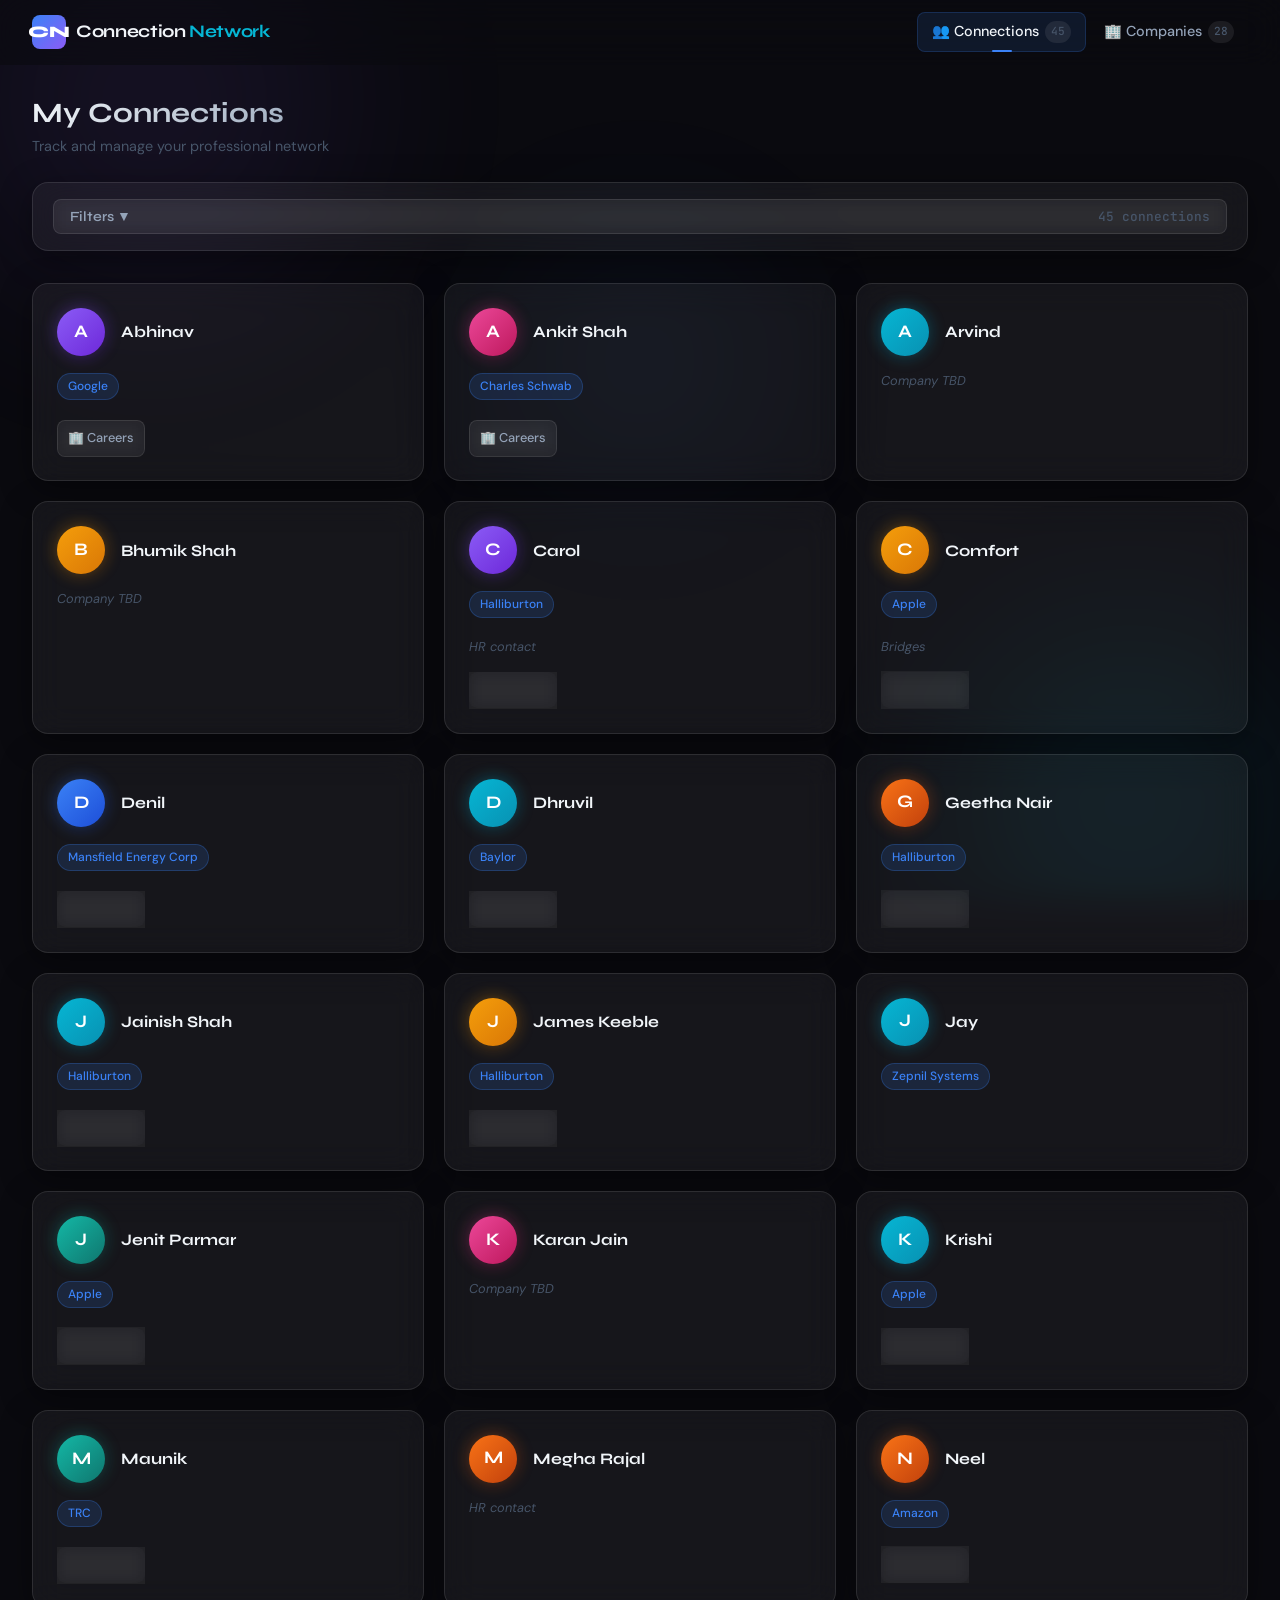
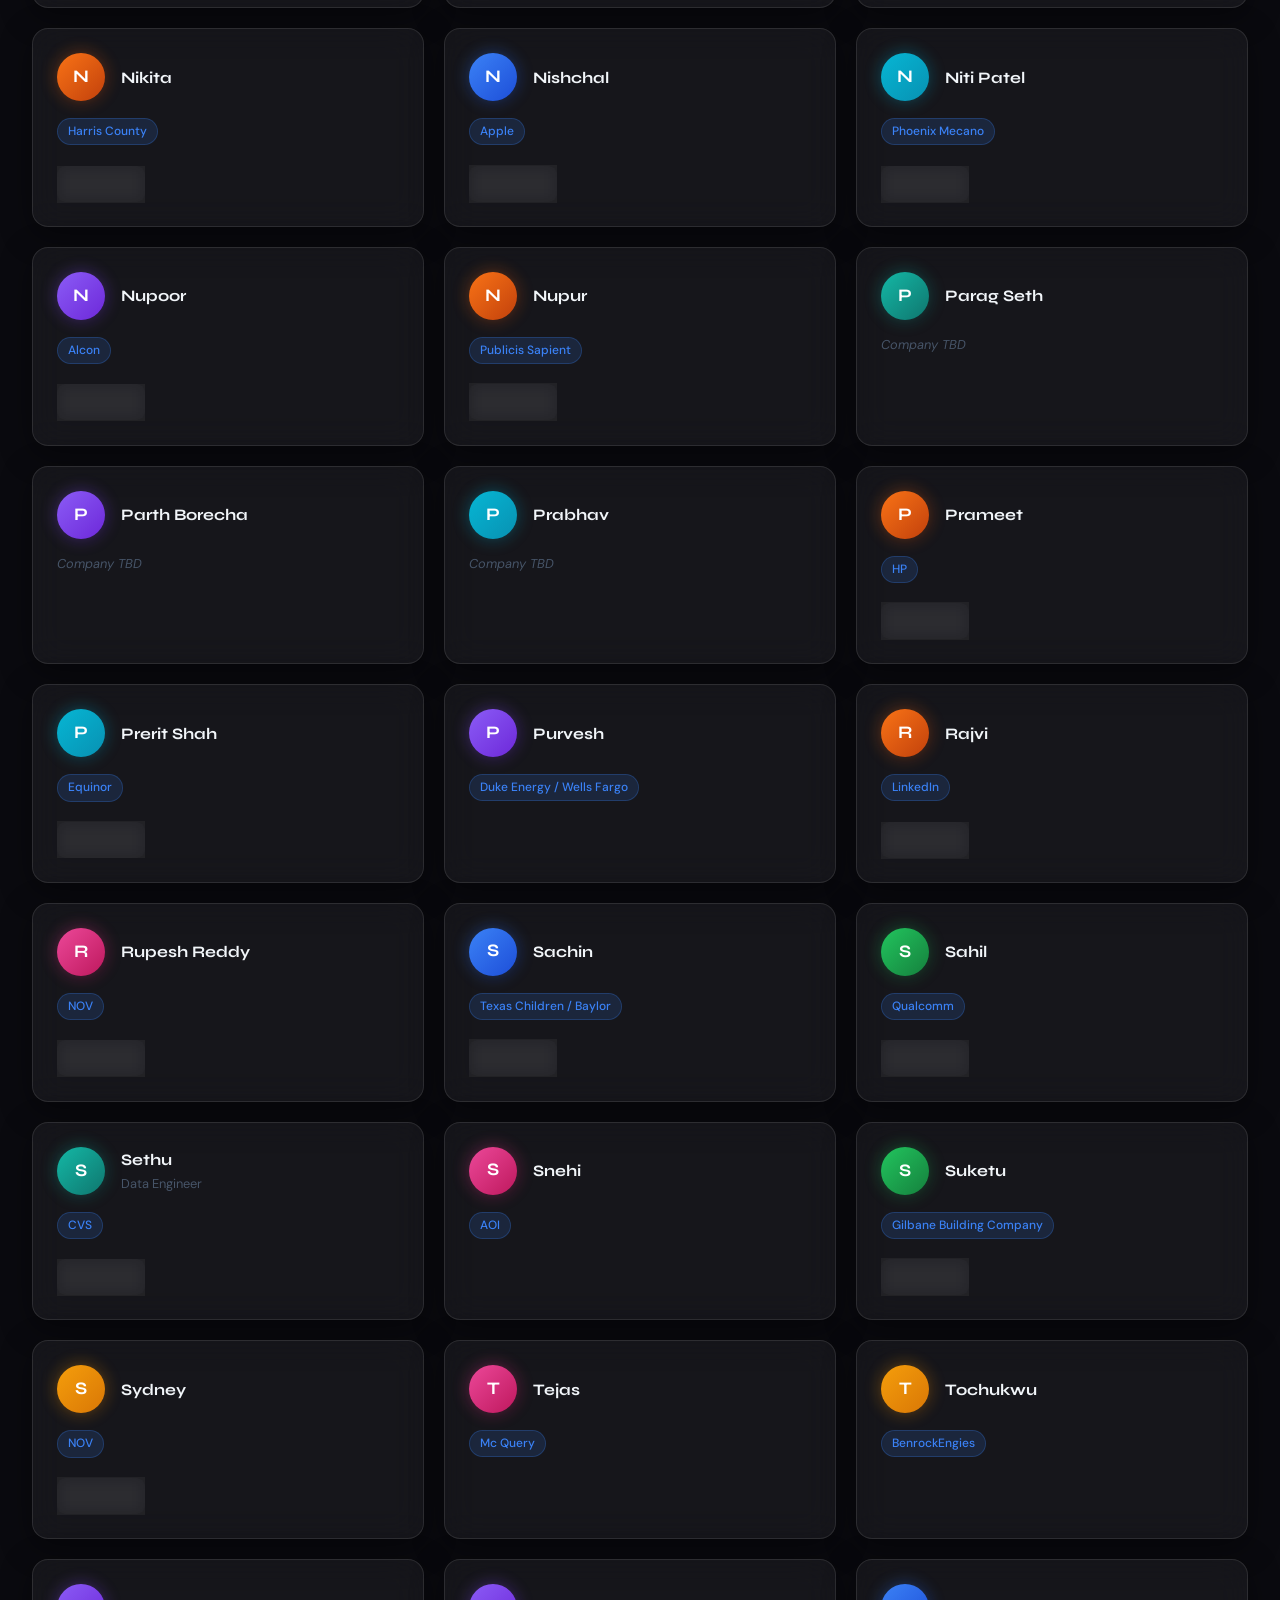
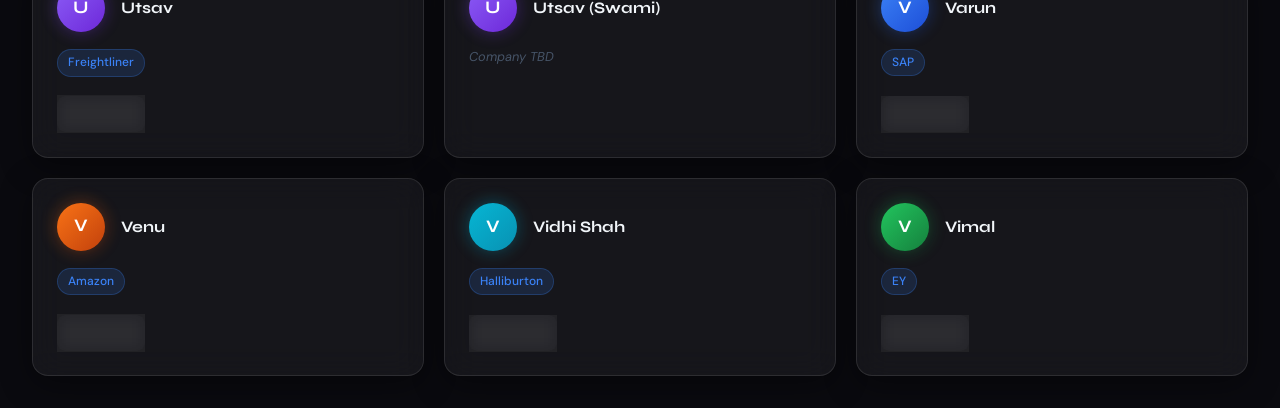
==== index.html @ cb81ae47 "Make filters collapsible and add clipboard copy" ====
<!DOCTYPE html>
<html lang="en">
<head>
  <meta charset="UTF-8" />
  <meta name="viewport" content="width=device-width, initial-scale=1.0" />
  <title>Connection Network</title>
  <link rel="stylesheet" href="css/base.css" />
  <link rel="stylesheet" href="css/glass.css" />
  <link rel="stylesheet" href="css/navbar.css" />
  <link rel="stylesheet" href="css/connections.css" />
</head>
<body>
  <div class="bg-mesh"></div>
  <div class="bg-blob-mid"></div>

  <div class="page-wrapper">
    <!-- Navbar -->
    <nav class="navbar" id="navbar">
      <div class="nav-inner">
        <a class="nav-brand" href="index.html">
          <div class="nav-logo">CN</div>
          <span class="nav-title">Connection <span>Network</span></span>
        </a>
        <div class="nav-links">
          <a href="index.html" class="nav-link active" aria-label="Connections">
            👥 Connections
            <span class="nav-count" id="nav-count-connections">—</span>
          </a>
          <a href="companies.html" class="nav-link" aria-label="Companies">
            🏢 Companies
            <span class="nav-count" id="nav-count-companies">—</span>
          </a>
        </div>
      </div>
    </nav>

    <!-- Main -->
    <main class="section">
      <!-- Header -->
      <div class="section-header">
        <div>
          <h1>My Connections</h1>
          <p class="sub">Track and manage your professional network</p>
        </div>
      </div>




      <!-- Filter bar -->
      <div class="filter-bar glass" style="display:flex; flex-direction:column; gap:1rem;">
        <button class="btn btn-ghost" style="width:100%; display:flex; justify-content:space-between; align-items:center;" onclick="document.getElementById('filter-content').classList.toggle('hidden')">
          <span style="font-weight:600; font-family:'Syne',sans-serif;">Filters ▼</span>
          <span class="filter-stats" id="filter-stats"></span>
        </button>
        <div id="filter-content" class="filter-content hidden" style="display:flex; flex-direction:column; gap:0.75rem; width:100%;">
          <div class="search-wrap">
            <span class="search-icon">🔍</span>
            <input
              type="search"
              id="search-input"
              class="form-input search-input"
              placeholder="Search by name, company, title…"
              aria-label="Search connections"
            />
          </div>
          <select id="filter-company" class="form-input" aria-label="Filter by company">
            <option value="">All Companies</option>
          </select>
          <select id="sort-select" class="form-input" aria-label="Sort connections">
            <option value="name-az">Name A → Z</option>
            <option value="name-za">Name Z → A</option>
            <option value="company">Company A → Z</option>
            <option value="date-new">Date Added (Newest)</option>
            <option value="date-old">Date Added (Oldest)</option>
          </select>
        </div>
      </div>

      <!-- Cards grid -->
      <div class="connections-grid" id="connections-grid"></div>
    </main>
  </div>

  <div class="toast-container" id="toast-container"></div>

  <script type="module" src="js/nav.js"></script>
  <script type="module" src="js/connections.js"></script>
</body>
</html>
---- css/base.css ----
@import url('https://fonts.googleapis.com/css2?family=Syne:wght@400;500;600;700;800&family=DM+Sans:wght@300;400;500;600&family=JetBrains+Mono:wght@400;500&display=swap');

:root {
  --bg-primary: #0a0a0f;
  --bg-secondary: #12121a;
  --glass-bg: rgba(255, 255, 255, 0.05);
  --glass-border: rgba(255, 255, 255, 0.1);
  --glass-blur: blur(16px);
  --accent-blue: #3b82f6;
  --accent-cyan: #06b6d4;
  --accent-purple: #8b5cf6;
  --accent-green: #22c55e;
  --text-primary: #f1f5f9;
  --text-secondary: #94a3b8;
  --text-muted: #475569;
  --danger: #ef4444;
  --success: #22c55e;
  --warning: #f59e0b;
  --radius-sm: 8px;
  --radius-md: 12px;
  --radius-lg: 16px;
  --radius-xl: 24px;
  --transition: 0.25s cubic-bezier(0.4, 0, 0.2, 1);
}

*, *::before, *::after {
  box-sizing: border-box;
  margin: 0;
  padding: 0;
}

html {
  scroll-behavior: smooth;
}

body {
  font-family: 'DM Sans', sans-serif;
  background-color: var(--bg-primary);
  color: var(--text-primary);
  min-height: 100vh;
  line-height: 1.6;
  overflow-x: hidden;
}

h1, h2, h3, h4, h5, h6 {
  font-family: 'Syne', sans-serif;
  font-weight: 700;
  line-height: 1.2;
}

a {
  color: inherit;
  text-decoration: none;
}

button {
  cursor: pointer;
  font-family: 'DM Sans', sans-serif;
  border: none;
  outline: none;
}

input, select, textarea {
  font-family: 'DM Sans', sans-serif;
  outline: none;
}

ul, ol {
  list-style: none;
}

img {
  max-width: 100%;
  display: block;
}

/* ── Scrollbar ── */
::-webkit-scrollbar {
  width: 6px;
  height: 6px;
}
::-webkit-scrollbar-track {
  background: var(--bg-secondary);
}
::-webkit-scrollbar-thumb {
  background: rgba(255,255,255,0.15);
  border-radius: 3px;
}
::-webkit-scrollbar-thumb:hover {
  background: rgba(255,255,255,0.25);
}

/* ── Animated background blobs ── */
.bg-mesh {
  position: fixed;
  inset: 0;
  z-index: 0;
  pointer-events: none;
  overflow: hidden;
}
.bg-mesh::before,
.bg-mesh::after {
  content: '';
  position: absolute;
  border-radius: 50%;
  filter: blur(80px);
  opacity: 0.12;
  animation: blobDrift 20s ease-in-out infinite alternate;
}
.bg-mesh::before {
  width: 600px;
  height: 600px;
  background: radial-gradient(circle, var(--accent-purple), transparent 70%);
  top: -200px;
  left: -150px;
}
.bg-mesh::after {
  width: 500px;
  height: 500px;
  background: radial-gradient(circle, var(--accent-cyan), transparent 70%);
  bottom: -150px;
  right: -100px;
  animation-delay: -10s;
  animation-direction: alternate-reverse;
}

.bg-blob-mid {
  position: fixed;
  width: 400px;
  height: 400px;
  background: radial-gradient(circle, var(--accent-blue), transparent 70%);
  border-radius: 50%;
  filter: blur(80px);
  opacity: 0.08;
  top: 40%;
  left: 50%;
  transform: translate(-50%, -50%);
  pointer-events: none;
  z-index: 0;
  animation: blobDrift 25s ease-in-out infinite alternate;
  animation-delay: -5s;
}

@keyframes blobDrift {
  0%   { transform: translate(0, 0) scale(1); }
  33%  { transform: translate(40px, -30px) scale(1.05); }
  66%  { transform: translate(-20px, 50px) scale(0.95); }
  100% { transform: translate(30px, 20px) scale(1.08); }
}

/* ── Page wrapper ── */
.page-wrapper {
  position: relative;
  z-index: 1;
  min-height: 100vh;
}

/* ── Section spacing ── */
.section {
  padding: 2rem;
  max-width: 1400px;
  margin: 0 auto;
}

/* ── Mono text ── */
.mono {
  font-family: 'JetBrains Mono', monospace;
}

/* ── Utility ── */
.text-muted { color: var(--text-muted); }
.text-secondary { color: var(--text-secondary); }
.text-accent { color: var(--accent-blue); }
.text-success { color: var(--success); }
.text-danger { color: var(--danger); }

.sr-only {
  position: absolute;
  width: 1px;
  height: 1px;
  overflow: hidden;
  clip: rect(0,0,0,0);
  white-space: nowrap;
}

.hidden {
  display: none !important;
}

/* ── Fade-slide-up animation ── */
@keyframes fadeSlideUp {
  from {
    opacity: 0;
    transform: translateY(20px);
  }
  to {
    opacity: 1;
    transform: translateY(0);
  }
}

.animate-in {
  animation: fadeSlideUp 0.5s var(--transition) both;
}
---- css/glass.css ----
/* ── Glassmorphism core ── */
.glass {
  background: var(--glass-bg);
  border: 1px solid var(--glass-border);
  backdrop-filter: var(--glass-blur);
  -webkit-backdrop-filter: var(--glass-blur);
  border-radius: var(--radius-lg);
  box-shadow: 0 8px 32px rgba(0, 0, 0, 0.4);
}

.glass-sm {
  background: var(--glass-bg);
  border: 1px solid var(--glass-border);
  backdrop-filter: blur(8px);
  -webkit-backdrop-filter: blur(8px);
  border-radius: var(--radius-md);
  box-shadow: 0 4px 16px rgba(0, 0, 0, 0.3);
}

.glass-strong {
  background: rgba(255, 255, 255, 0.08);
  border: 1px solid rgba(255, 255, 255, 0.15);
  backdrop-filter: blur(24px);
  -webkit-backdrop-filter: blur(24px);
  border-radius: var(--radius-lg);
  box-shadow: 0 16px 48px rgba(0, 0, 0, 0.5);
}

/* ── Buttons ── */
.btn {
  display: inline-flex;
  align-items: center;
  gap: 6px;
  padding: 8px 16px;
  border-radius: var(--radius-sm);
  font-size: 0.875rem;
  font-weight: 500;
  transition: all var(--transition);
  cursor: pointer;
  border: none;
  white-space: nowrap;
}

.btn-primary {
  background: var(--accent-blue);
  color: #fff;
  box-shadow: 0 0 0 0 rgba(59, 130, 246, 0.4);
}
.btn-primary:hover {
  background: #2563eb;
  box-shadow: 0 0 20px rgba(59, 130, 246, 0.4);
  transform: translateY(-1px);
}

.btn-ghost {
  background: var(--glass-bg);
  border: 1px solid var(--glass-border);
  color: var(--text-secondary);
  backdrop-filter: blur(8px);
  -webkit-backdrop-filter: blur(8px);
}
.btn-ghost:hover {
  background: rgba(255,255,255,0.1);
  color: var(--text-primary);
  transform: translateY(-1px);
}

.btn-danger {
  background: rgba(239, 68, 68, 0.15);
  border: 1px solid rgba(239, 68, 68, 0.3);
  color: var(--danger);
}
.btn-danger:hover {
  background: rgba(239, 68, 68, 0.25);
  box-shadow: 0 0 16px rgba(239, 68, 68, 0.2);
}

.btn-success {
  background: rgba(34, 197, 94, 0.15);
  border: 1px solid rgba(34, 197, 94, 0.3);
  color: var(--success);
}
.btn-success:hover {
  background: rgba(34, 197, 94, 0.25);
}

.btn-icon {
  padding: 7px 10px;
  gap: 4px;
  font-size: 0.8rem;
}

.btn-sm {
  padding: 5px 12px;
  font-size: 0.8rem;
}

/* ── Pill / badge ── */
.pill {
  display: inline-flex;
  align-items: center;
  padding: 3px 10px;
  border-radius: 999px;
  font-size: 0.75rem;
  font-weight: 500;
  background: rgba(59, 130, 246, 0.15);
  border: 1px solid rgba(59, 130, 246, 0.25);
  color: var(--accent-blue);
  white-space: nowrap;
}

.pill-purple {
  background: rgba(139, 92, 246, 0.15);
  border-color: rgba(139, 92, 246, 0.25);
  color: var(--accent-purple);
}

.pill-cyan {
  background: rgba(6, 182, 212, 0.15);
  border-color: rgba(6, 182, 212, 0.25);
  color: var(--accent-cyan);
}

.pill-green {
  background: rgba(34, 197, 94, 0.15);
  border-color: rgba(34, 197, 94, 0.25);
  color: var(--success);
}

.pill-muted {
  background: rgba(255,255,255,0.05);
  border-color: rgba(255,255,255,0.1);
  color: var(--text-muted);
}

/* ── Form inputs ── */
.form-input {
  width: 100%;
  background: rgba(255,255,255,0.05);
  border: 1px solid var(--glass-border);
  border-radius: var(--radius-sm);
  padding: 10px 14px;
  color: var(--text-primary);
  font-size: 0.9rem;
  transition: border-color var(--transition), box-shadow var(--transition);
}
.form-input:focus {
  border-color: var(--accent-blue);
  box-shadow: 0 0 0 3px rgba(59, 130, 246, 0.15);
}
.form-input::placeholder {
  color: var(--text-muted);
}
.form-input option {
  background: #1e1e2e;
}

.form-label {
  display: block;
  font-size: 0.8rem;
  font-weight: 500;
  color: var(--text-secondary);
  margin-bottom: 6px;
  text-transform: uppercase;
  letter-spacing: 0.05em;
}

.form-group {
  display: flex;
  flex-direction: column;
  gap: 4px;
}

/* ── Modal ── */
.modal-overlay {
  position: fixed;
  inset: 0;
  background: rgba(0,0,0,0.7);
  backdrop-filter: blur(4px);
  -webkit-backdrop-filter: blur(4px);
  z-index: 1000;
  display: flex;
  align-items: center;
  justify-content: center;
  padding: 1rem;
  opacity: 0;
  pointer-events: none;
  transition: opacity var(--transition);
}
.modal-overlay.active {
  opacity: 1;
  pointer-events: all;
}

.modal {
  width: 100%;
  max-width: 560px;
  max-height: 90vh;
  overflow-y: auto;
  padding: 2rem;
  transform: scale(0.95) translateY(10px);
  transition: transform var(--transition);
}
.modal-overlay.active .modal {
  transform: scale(1) translateY(0);
}

.modal-header {
  display: flex;
  align-items: center;
  justify-content: space-between;
  margin-bottom: 1.5rem;
}
.modal-header h2 {
  font-size: 1.25rem;
}
.modal-close {
  background: none;
  border: none;
  color: var(--text-muted);
  font-size: 1.5rem;
  cursor: pointer;
  line-height: 1;
  transition: color var(--transition);
}
.modal-close:hover {
  color: var(--text-primary);
}

/* ── Empty state ── */
.empty-state {
  text-align: center;
  padding: 4rem 2rem;
  color: var(--text-muted);
}
.empty-state .empty-icon {
  font-size: 3rem;
  margin-bottom: 1rem;
  opacity: 0.5;
}
.empty-state h3 {
  font-size: 1.1rem;
  color: var(--text-secondary);
  margin-bottom: 0.5rem;
}
.empty-state p {
  font-size: 0.9rem;
}

/* ── Divider ── */
.divider {
  height: 1px;
  background: var(--glass-border);
  margin: 1.5rem 0;
}

/* ── Toast notification ── */
.toast-container {
  position: fixed;
  bottom: 1.5rem;
  right: 1.5rem;
  z-index: 9999;
  display: flex;
  flex-direction: column;
  gap: 0.5rem;
}
.toast {
  background: var(--bg-secondary);
  border: 1px solid var(--glass-border);
  border-radius: var(--radius-md);
  padding: 0.75rem 1.25rem;
  font-size: 0.875rem;
  color: var(--text-primary);
  box-shadow: 0 8px 24px rgba(0,0,0,0.4);
  animation: fadeSlideUp 0.3s ease both;
  display: flex;
  align-items: center;
  gap: 0.5rem;
}
.toast.success { border-color: rgba(34,197,94,0.4); }
.toast.error   { border-color: rgba(239,68,68,0.4); }
---- css/navbar.css ----
.navbar {
  position: sticky;
  top: 0;
  z-index: 100;
  background: rgba(10, 10, 15, 0.6);
  backdrop-filter: blur(20px);
  -webkit-backdrop-filter: blur(20px);
  border-bottom: 1px solid transparent;
  transition: border-color var(--transition), background var(--transition);
  padding: 0 2rem;
}

.navbar.scrolled {
  background: rgba(10, 10, 15, 0.85);
  border-bottom-color: var(--glass-border);
  box-shadow: 0 4px 24px rgba(0,0,0,0.3);
}

.nav-inner {
  max-width: 1400px;
  margin: 0 auto;
  height: 64px;
  display: flex;
  align-items: center;
  justify-content: space-between;
  gap: 1.5rem;
}

/* ── Logo ── */
.nav-brand {
  display: flex;
  align-items: center;
  gap: 10px;
  text-decoration: none;
}

.nav-logo {
  width: 34px;
  height: 34px;
  border-radius: 8px;
  background: linear-gradient(135deg, var(--accent-blue), var(--accent-purple));
  display: flex;
  align-items: center;
  justify-content: center;
  font-family: 'Syne', sans-serif;
  font-weight: 800;
  font-size: 1rem;
  color: #fff;
  flex-shrink: 0;
}

.nav-title {
  font-family: 'Syne', sans-serif;
  font-weight: 700;
  font-size: 1.1rem;
  color: var(--text-primary);
  letter-spacing: -0.02em;
}

.nav-title span {
  color: var(--accent-cyan);
}

/* ── Links ── */
.nav-links {
  display: flex;
  align-items: center;
  gap: 0.25rem;
}

.nav-link {
  display: flex;
  align-items: center;
  gap: 6px;
  padding: 7px 14px;
  border-radius: var(--radius-sm);
  font-size: 0.9rem;
  font-weight: 500;
  color: var(--text-secondary);
  text-decoration: none;
  transition: all var(--transition);
  position: relative;
}

.nav-link:hover {
  color: var(--text-primary);
  background: rgba(255,255,255,0.07);
}

.nav-link.active {
  color: var(--text-primary);
  background: rgba(59, 130, 246, 0.12);
  border: 1px solid rgba(59, 130, 246, 0.2);
}

.nav-link.active::after {
  content: '';
  position: absolute;
  bottom: -1px;
  left: 50%;
  transform: translateX(-50%);
  width: 20px;
  height: 2px;
  background: var(--accent-blue);
  border-radius: 2px;
}

.nav-link svg, .nav-link .icon {
  width: 16px;
  height: 16px;
  opacity: 0.8;
}

/* ── Stats badge ── */
.nav-count {
  font-family: 'JetBrains Mono', monospace;
  font-size: 0.7rem;
  padding: 2px 6px;
  border-radius: 999px;
  background: rgba(255,255,255,0.08);
  color: var(--text-muted);
  min-width: 20px;
  text-align: center;
}

/* ── Mobile ── */
@media (max-width: 640px) {
  .navbar {
    padding: 0 1rem;
  }
  .nav-title {
    display: none;
  }
  .nav-link {
    padding: 7px 10px;
    font-size: 0.85rem;
  }
}
---- css/connections.css ----
/* ── Filter bar ── */
.filter-bar {
  display: flex;
  gap: 0.75rem;
  flex-wrap: wrap;
  align-items: center;
  margin-bottom: 2rem;
  padding: 1rem 1.25rem;
}

.filter-bar .search-wrap {
  position: relative;
  flex: 1;
  min-width: 200px;
}
.filter-bar .search-wrap .search-icon {
  position: absolute;
  left: 12px;
  top: 50%;
  transform: translateY(-50%);
  color: var(--text-muted);
  pointer-events: none;
  font-size: 0.9rem;
}
.filter-bar .search-input {
  padding-left: 36px;
}

.filter-bar select,
.filter-bar input {
  min-width: 160px;
}

.filter-stats {
  font-size: 0.8rem;
  color: var(--text-muted);
  font-family: 'JetBrains Mono', monospace;
  white-space: nowrap;
  margin-left: auto;
}

/* ── Grid ── */
.connections-grid {
  display: grid;
  grid-template-columns: repeat(auto-fill, minmax(300px, 1fr));
  gap: 1.25rem;
}

/* ── Card ── */
.connection-card {
  padding: 1.5rem;
  transition: transform var(--transition), box-shadow var(--transition), border-color var(--transition);
  cursor: default;
  position: relative;
  overflow: hidden;
}

.connection-card::before {
  content: '';
  position: absolute;
  inset: 0;
  border-radius: inherit;
  background: linear-gradient(135deg, rgba(59,130,246,0.04), rgba(139,92,246,0.04));
  opacity: 0;
  transition: opacity var(--transition);
}

.connection-card:hover {
  transform: translateY(-4px);
  box-shadow: 0 16px 48px rgba(0,0,0,0.5), 0 0 0 1px rgba(59,130,246,0.2);
  border-color: rgba(59,130,246,0.25);
}
.connection-card:hover::before {
  opacity: 1;
}

/* ── Card header ── */
.card-header {
  display: flex;
  align-items: center;
  gap: 1rem;
  margin-bottom: 1rem;
}

.avatar {
  width: 48px;
  height: 48px;
  border-radius: 50%;
  display: flex;
  align-items: center;
  justify-content: center;
  font-family: 'Syne', sans-serif;
  font-weight: 700;
  font-size: 1.1rem;
  color: #fff;
  flex-shrink: 0;
  position: relative;
}
.avatar::after {
  content: '';
  position: absolute;
  inset: -2px;
  border-radius: 50%;
  background: inherit;
  opacity: 0.3;
  filter: blur(8px);
  z-index: -1;
}

.card-identity {
  flex: 1;
  min-width: 0;
}
.card-name {
  font-family: 'Syne', sans-serif;
  font-size: 1rem;
  font-weight: 700;
  color: var(--text-primary);
  white-space: nowrap;
  overflow: hidden;
  text-overflow: ellipsis;
}
.card-title {
  font-size: 0.8rem;
  color: var(--text-muted);
  margin-top: 2px;
  white-space: nowrap;
  overflow: hidden;
  text-overflow: ellipsis;
}

/* ── Company badge ── */
.card-company {
  margin-bottom: 1.25rem;
}

/* ── Notes ── */
.card-notes {
  font-size: 0.8rem;
  color: var(--text-muted);
  margin-bottom: 1rem;
  font-style: italic;
  line-height: 1.4;
  display: -webkit-box;
  -webkit-line-clamp: 2;
  -webkit-box-orient: vertical;
  overflow: hidden;
}

/* ── Action buttons ── */
.card-actions {
  display: flex;
  flex-wrap: wrap;
  gap: 0.5rem;
  margin-top: auto;
}

/* ── Section header ── */
.section-header {
  display: flex;
  align-items: center;
  justify-content: space-between;
  margin-bottom: 1.5rem;
  flex-wrap: wrap;
  gap: 0.75rem;
}
.section-header h1 {
  font-size: 1.75rem;
  background: linear-gradient(135deg, var(--text-primary), var(--text-secondary));
  -webkit-background-clip: text;
  -webkit-text-fill-color: transparent;
  background-clip: text;
}
.section-header .sub {
  font-size: 0.9rem;
  color: var(--text-muted);
  margin-top: 0.25rem;
}

/* ── Stats row ── */
.stats-row {
  display: flex;
  gap: 1rem;
  margin-bottom: 1.5rem;
  flex-wrap: wrap;
}
.stat-card {
  flex: 1;
  min-width: 120px;
  padding: 1rem 1.25rem;
  display: flex;
  flex-direction: column;
  gap: 4px;
}
.stat-value {
  font-family: 'Syne', sans-serif;
  font-size: 1.75rem;
  font-weight: 800;
  background: linear-gradient(135deg, var(--accent-blue), var(--accent-cyan));
  -webkit-background-clip: text;
  -webkit-text-fill-color: transparent;
  background-clip: text;
}
.stat-label {
  font-size: 0.75rem;
  color: var(--text-muted);
  text-transform: uppercase;
  letter-spacing: 0.05em;
}

/* ── Graphify: mini chart in stat card ── */
.stat-sparkline {
  margin-top: 4px;
  height: 28px;
  display: flex;
  align-items: flex-end;
  gap: 2px;
}
.sparkline-bar {
  flex: 1;
  background: rgba(59,130,246,0.25);
  border-radius: 2px 2px 0 0;
  transition: background var(--transition);
}
.sparkline-bar.highlight {
  background: var(--accent-blue);
}

/* ── Graphify: company distribution donut ── */
.company-dist {
  padding: 1rem 1.25rem;
  margin-bottom: 1.5rem;
}
.company-dist-inner {
  display: flex;
  align-items: center;
  gap: 1.5rem;
  flex-wrap: wrap;
}
.donut-wrap {
  flex-shrink: 0;
}
.donut-wrap svg {
  overflow: visible;
}
.donut-legend {
  flex: 1;
  min-width: 160px;
  display: flex;
  flex-direction: column;
  gap: 6px;
}
.legend-item {
  display: flex;
  align-items: center;
  gap: 8px;
  font-size: 0.78rem;
  color: var(--text-secondary);
}
.legend-dot {
  width: 8px;
  height: 8px;
  border-radius: 50%;
  flex-shrink: 0;
}
.legend-name {
  flex: 1;
  white-space: nowrap;
  overflow: hidden;
  text-overflow: ellipsis;
}
.legend-count {
  font-family: 'JetBrains Mono', monospace;
  font-size: 0.72rem;
  color: var(--text-muted);
}
.company-dist-title {
  font-size: 0.75rem;
  font-weight: 600;
  color: var(--text-muted);
  text-transform: uppercase;
  letter-spacing: 0.06em;
  margin-bottom: 0.75rem;
}

/* ── Responsive ── */
@media (max-width: 768px) {
  .connections-grid {
    grid-template-columns: repeat(auto-fill, minmax(260px, 1fr));
  }
  .filter-bar {
    flex-direction: column;
    align-items: stretch;
  }
  .filter-bar select,
  .filter-bar .search-wrap,
  .filter-bar input {
    width: 100%;
  }
  .filter-stats {
    margin-left: 0;
  }
}

@media (max-width: 480px) {
  .connections-grid {
    grid-template-columns: 1fr;
  }
}
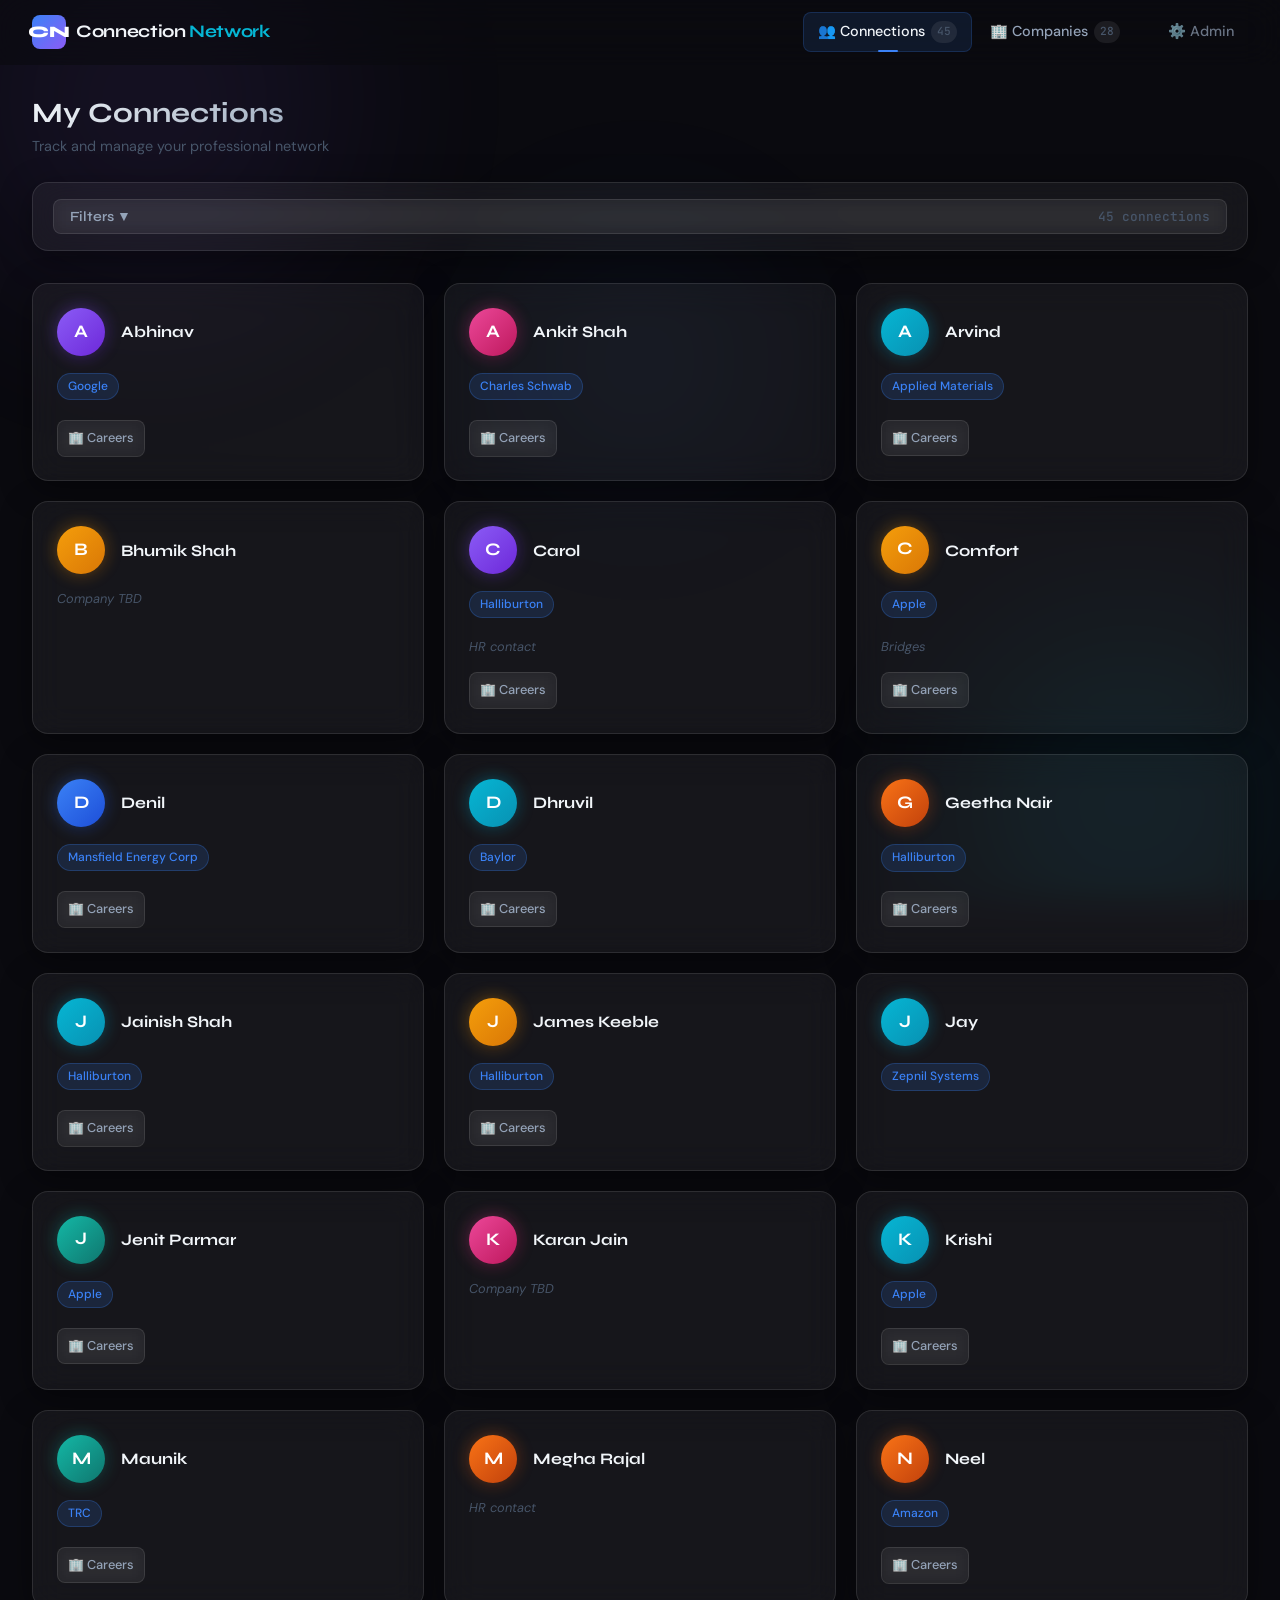
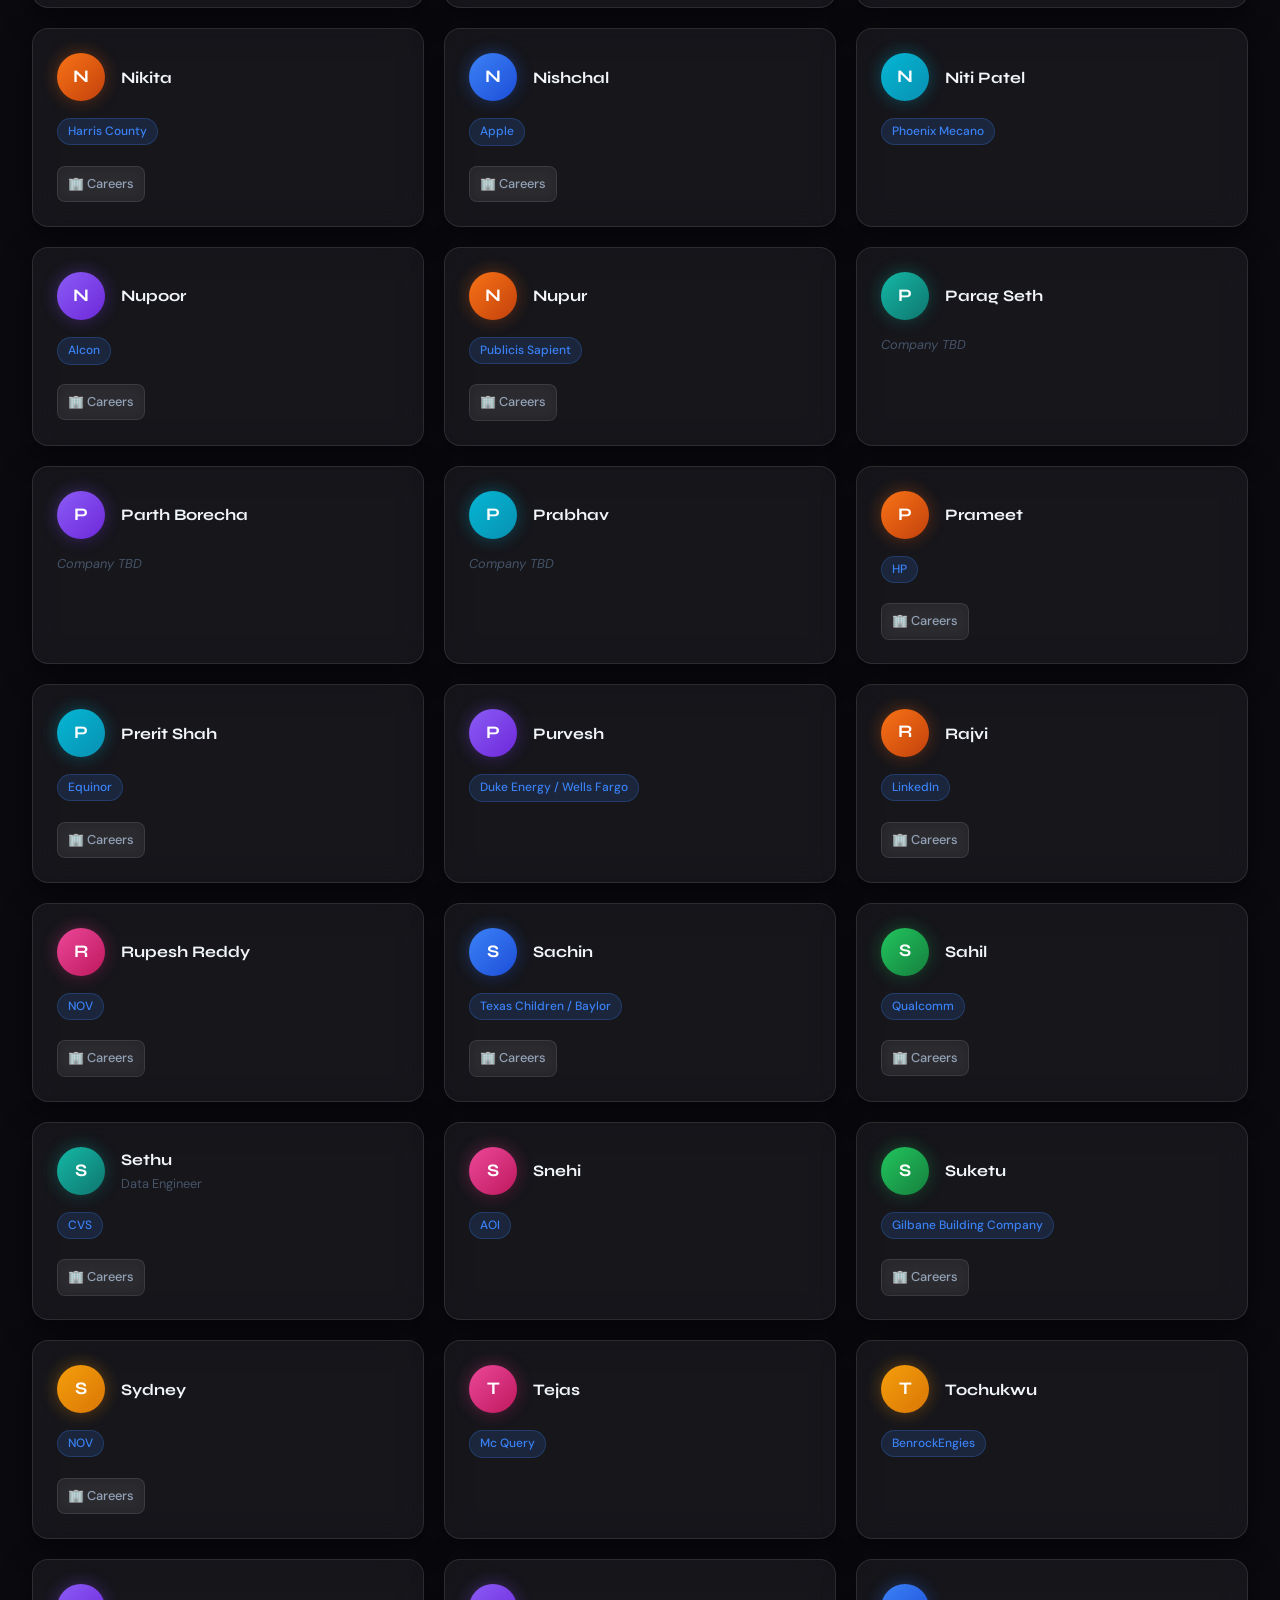
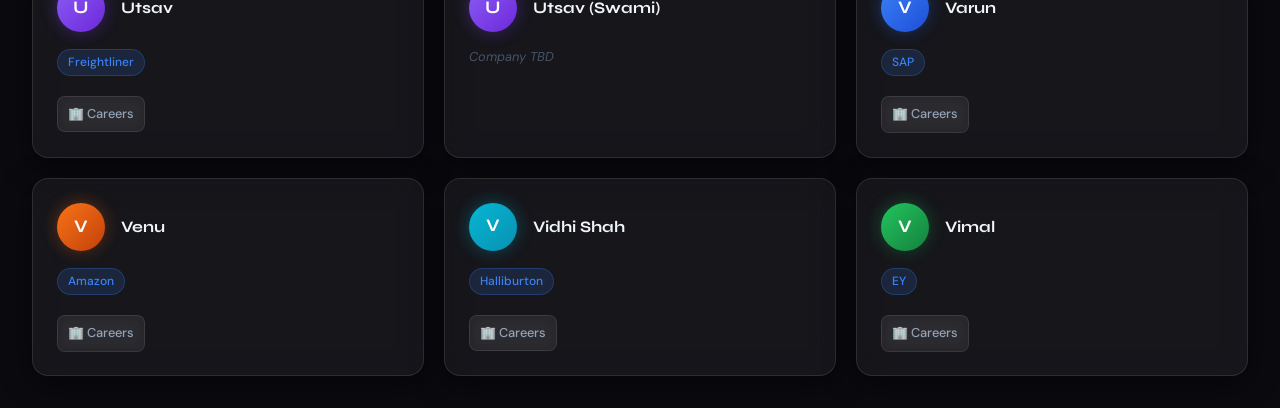
==== commit 873a36de: "Add admin button to navbar and update admin password" ====
--- a/index.html
+++ b/index.html
@@ -29,6 +29,9 @@
           <a href="companies.html" class="nav-link" aria-label="Companies">
             🏢 Companies
             <span class="nav-count" id="nav-count-companies">—</span>
+          </a>
+          <a href="admin.html" class="nav-link" style="margin-left: 1rem; opacity: 0.7;">
+            ⚙️ Admin
           </a>
         </div>
       </div>
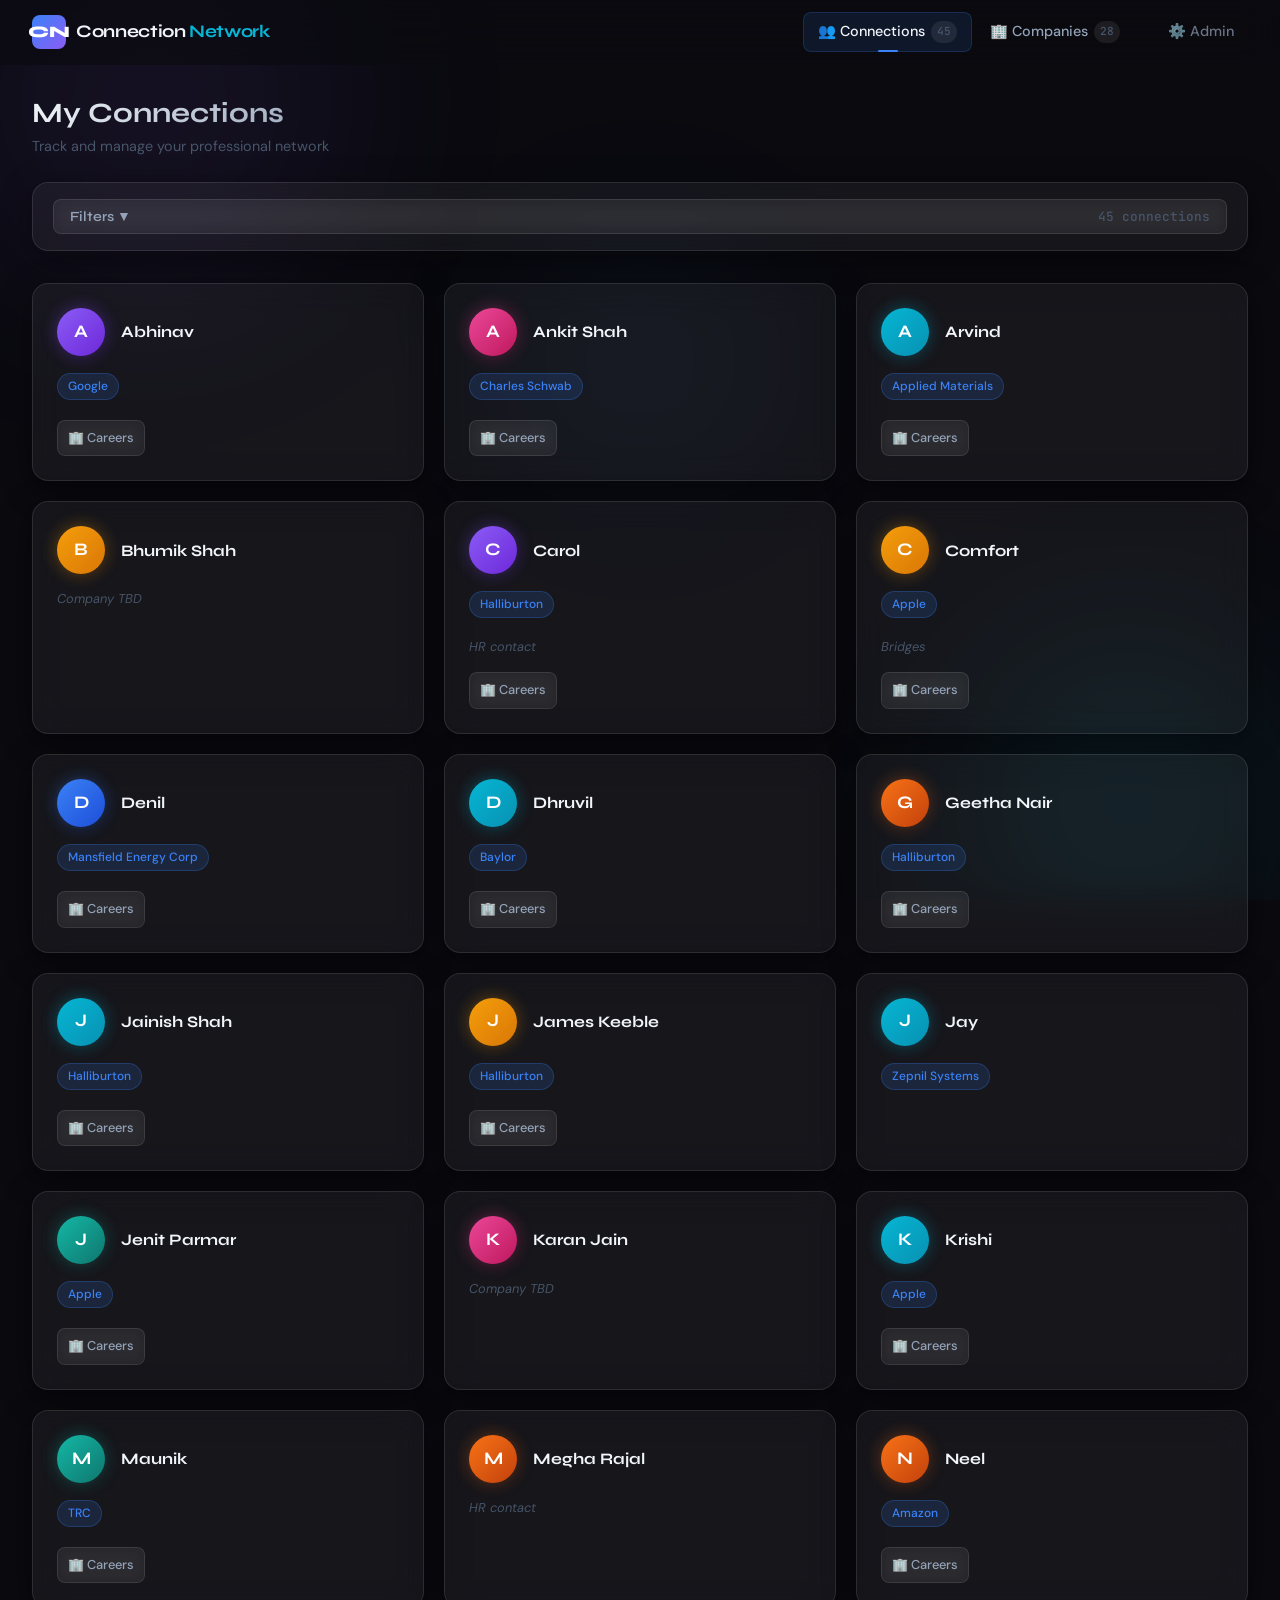
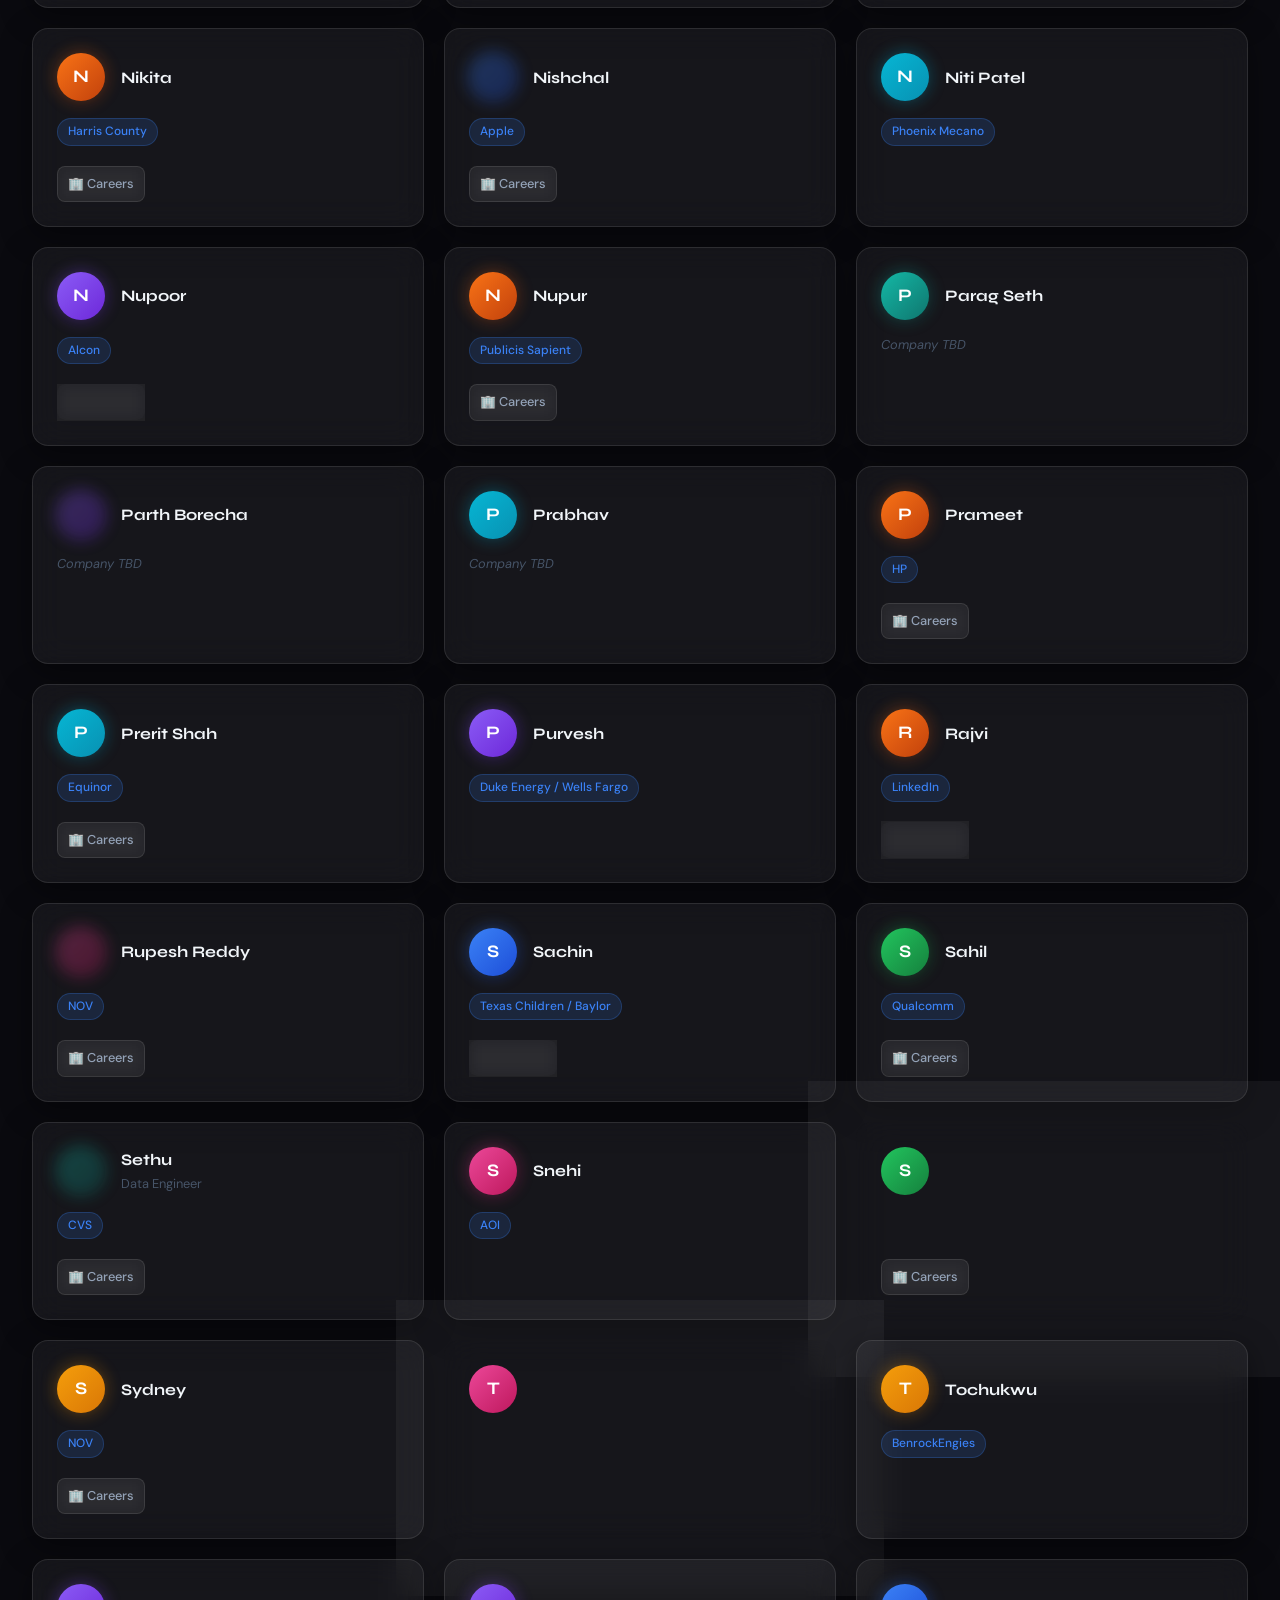
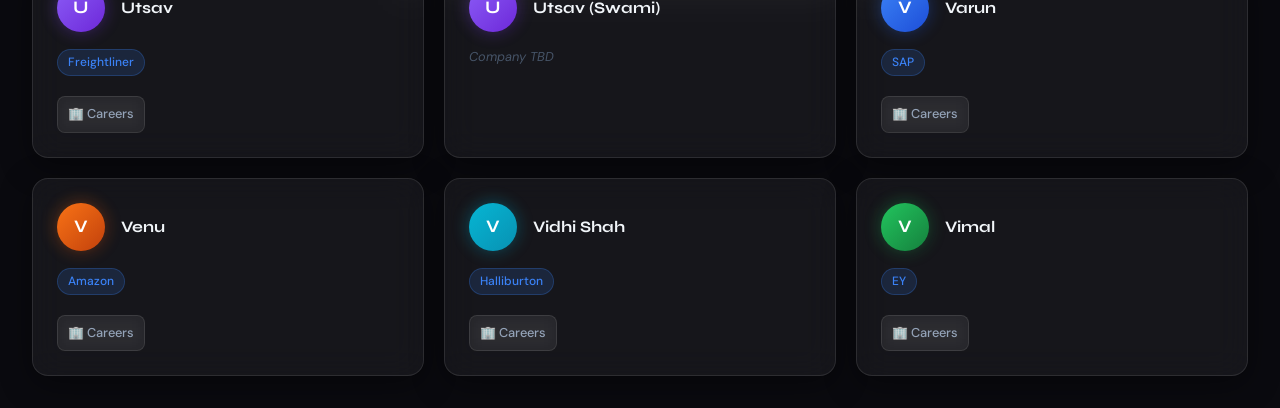
==== commit 64386d9e: "Add cache-buster to favicon to force browser update" ====
--- a/index.html
+++ b/index.html
@@ -8,6 +8,7 @@
   <link rel="stylesheet" href="css/glass.css" />
   <link rel="stylesheet" href="css/navbar.css" />
   <link rel="stylesheet" href="css/connections.css" />
+  <link rel="icon" type="image/png" href="favicon.png?v=1" />
 </head>
 <body>
   <div class="bg-mesh"></div>
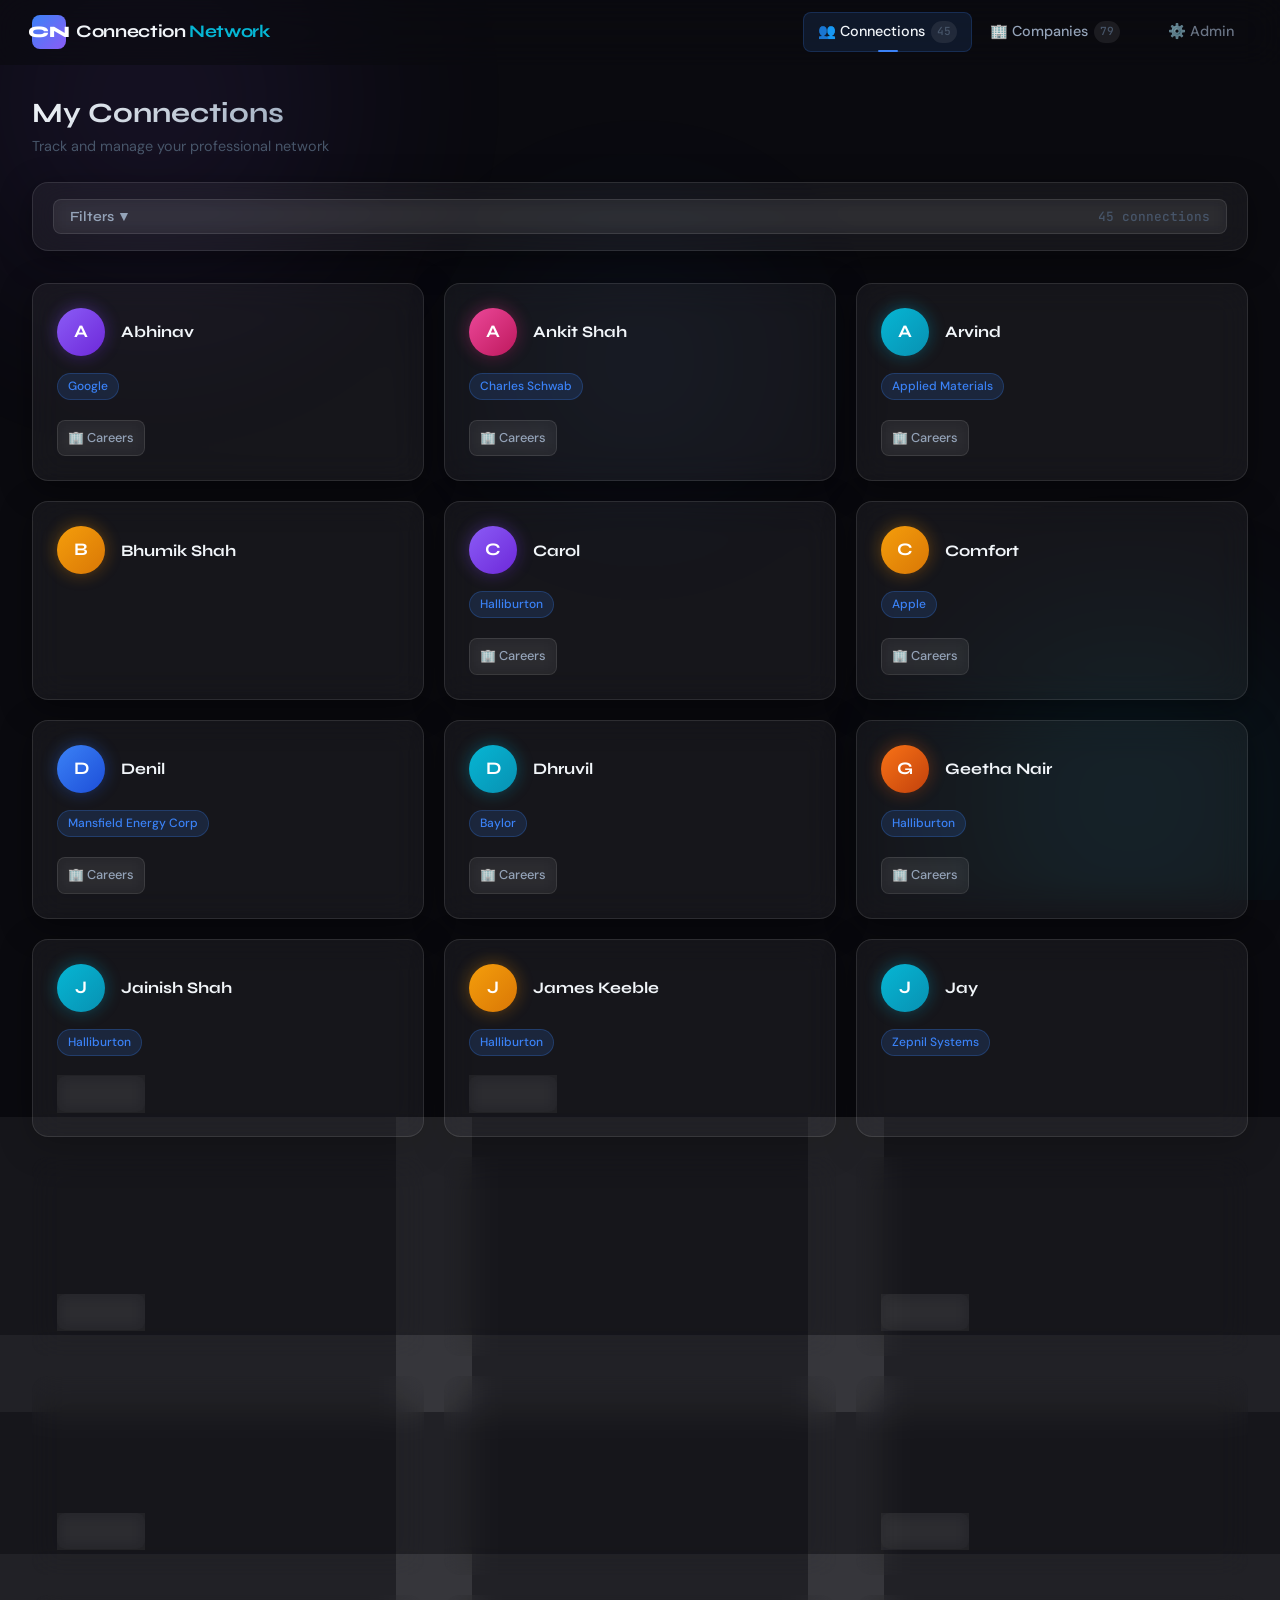
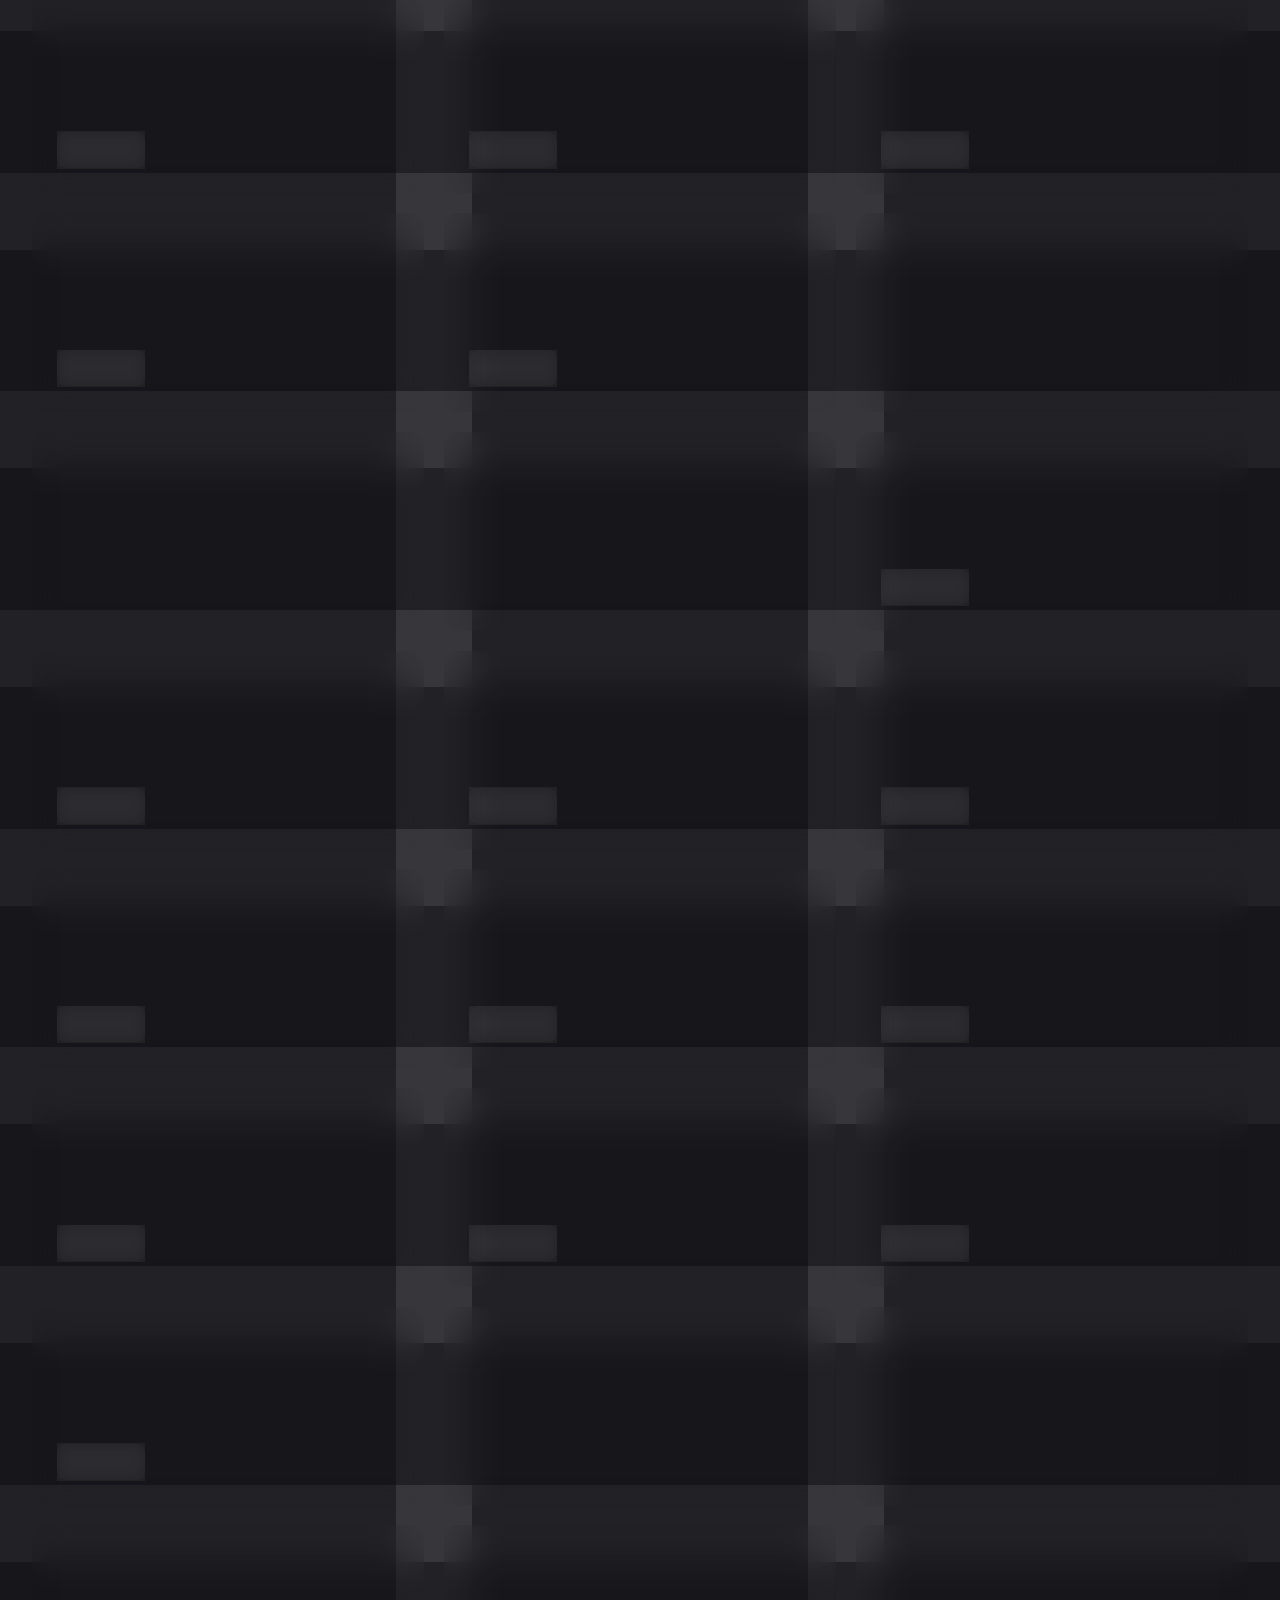
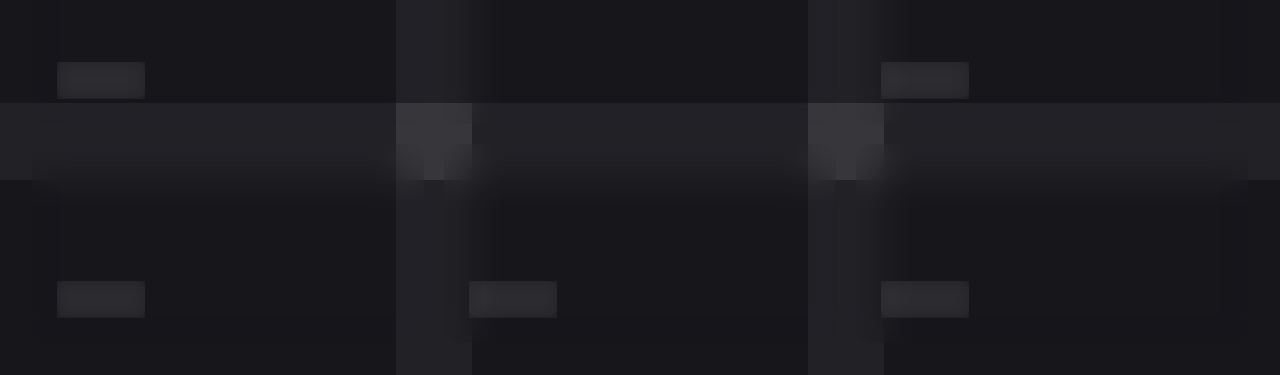
==== commit 771f5574: "Force script reload with version queries to fix GitHub Pages caching" ====
--- a/index.html
+++ b/index.html
@@ -88,7 +88,7 @@
 
   <div class="toast-container" id="toast-container"></div>
 
-  <script type="module" src="js/nav.js"></script>
-  <script type="module" src="js/connections.js"></script>
+  <script type="module" src="js/nav.js?v=3"></script>
+  <script type="module" src="js/connections.js?v=3"></script>
 </body>
 </html>
--- a/css/connections.css
+++ b/css/connections.css
@@ -134,18 +134,7 @@
   margin-bottom: 1.25rem;
 }
 
-/* ── Notes ── */
-.card-notes {
-  font-size: 0.8rem;
-  color: var(--text-muted);
-  margin-bottom: 1rem;
-  font-style: italic;
-  line-height: 1.4;
-  display: -webkit-box;
-  -webkit-line-clamp: 2;
-  -webkit-box-orient: vertical;
-  overflow: hidden;
-}
+
 
 /* ── Action buttons ── */
 .card-actions {
